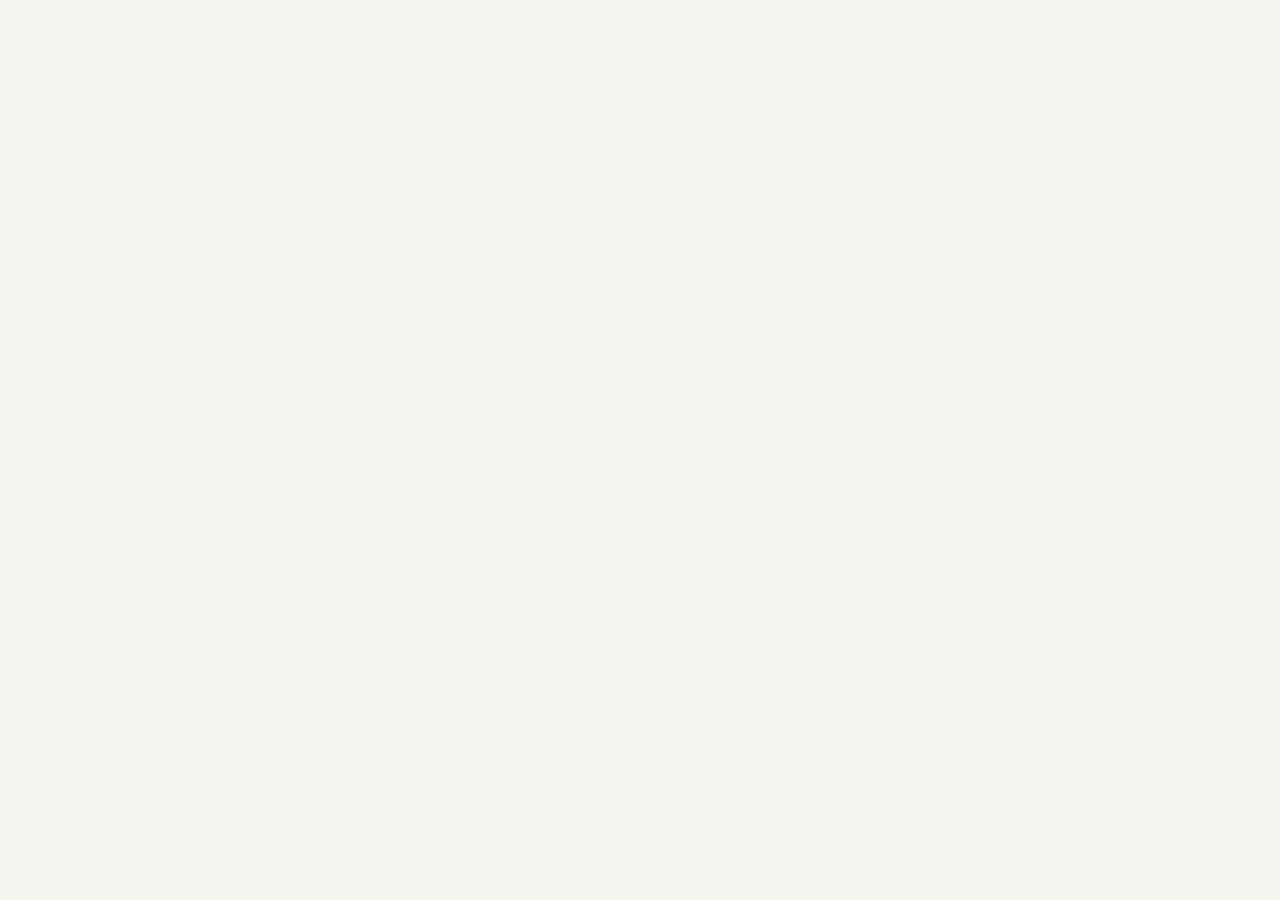
==== article-02.html @ 79134785 "Create article-02.html" ====
<!DOCTYPE html>
<html lang="en">
<head>
  <meta charset="UTF-8">
  <meta name="viewport" content="width=device-width, initial-scale=1.0">
  <title>The Stories We Tell Ourselves | The Veylora Journal</title>
  <link rel="stylesheet" href="style.css">
</head>
<body>

</body>
</html>
---- style.css ----
:root {
  --lavender: #524366;
  --lilac: #BBAAD0;
  --green: #A8C5B1;
  --sage: #DCE9DF;
  --cream: #F5F4EE;
  --peach: #EFCFC3;
  --ink: #302B32;
  --white: #FFFFFF;
}

* {
  margin: 0;
  padding: 0;
  box-sizing: border-box;
}

html {
  scroll-behavior: smooth;
}

body {
  background: var(--cream);
  color: var(--ink);
  font-family: "DM Sans", sans-serif;
  line-height: 1.7;
}

a {
  color: inherit;
  text-decoration: none;
}

button {
  font: inherit;
}

img {
  max-width: 100%;
  display: block;
}

h1, h2, h3 {
  line-height: 1.2;
  font-weight: 500;
}

h1, h2 {
  font-family: "Playfair Display", serif;
}

h1 {
  font-size: clamp(2.8rem, 6vw, 5.7rem);
  letter-spacing: -2px;
}

h1 em, h2 em {
  color: var(--lavender);
  font-weight: 500;
}

h2 {
  font-size: clamp(2.3rem, 4vw, 4rem);
  letter-spacing: -1px;
}

p {
  font-size: 1rem;
}

.section-padding {
  padding: 100px max(7%, calc((100% - 1200px) / 2));
}

.section-label {
  font-size: 0.72rem;
  letter-spacing: 2px;
  font-weight: 700;
  color: var(--lavender);
  margin-bottom: 35px;
}

.eyebrow {
  color: var(--lavender);
  font-size: 0.72rem;
  font-weight: 700;
  letter-spacing: 2px;
  margin-bottom: 20px;
}

/* NAVIGATION */

.site-header {
  position: sticky;
  top: 0;
  z-index: 100;
  background: rgba(245, 244, 238, 0.94);
  backdrop-filter: blur(12px);
  border-bottom: 1px solid rgba(82, 67, 102, 0.12);
}

.navbar {
  max-width: 1400px;
  margin: auto;
  padding: 14px 6%;
  display: flex;
  align-items: center;
  justify-content: space-between;
}

.brand img {
  width: 115px;
  height: 58px;
  object-fit: contain;
}

.nav-links {
  display: flex;
  align-items: center;
  gap: 12px;
}

.nav-links > a,
.dropdown-toggle {
  border: none;
  background: transparent;
  padding: 10px 17px;
  border-radius: 30px;
  font-size: 0.88rem;
  cursor: pointer;
  transition: 0.25s;
}

.nav-links > a:hover,
.dropdown-toggle:hover,
.nav-links > a.active {
  background: var(--sage);
  color: var(--lavender);
}

.dropdown {
  position: relative;
}

.dropdown-toggle span {
  margin-left: 5px;
}

.dropdown-menu {
  display: none;
  position: absolute;
  top: 100%;
  right: 0;
  min-width: 190px;
  padding: 12px;
  background: white;
  border: 1px solid #e6dfeb;
  border-radius: 16px;
  box-shadow: 0 12px 30px #302b3215;
}

.dropdown:hover .dropdown-menu,
.dropdown:focus-within .dropdown-menu {
  display: grid;
}

.dropdown-menu a {
  padding: 10px;
  border-radius: 9px;
  font-size: 0.85rem;
}

.dropdown-menu a:hover {
  background: var(--sage);
}

.menu-toggle {
  display: none;
  border: none;
  background: var(--sage);
  color: var(--lavender);
  padding: 9px 13px;
  border-radius: 10px;
  font-size: 1.3rem;
  cursor: pointer;
}

/* HERO */

.hero {
  min-height: 680px;
  display: grid;
  grid-template-columns: 1.1fr 0.9fr;
  align-items: center;
  gap: 50px;
  overflow: hidden;
}

.hero-copy {
  max-width: 650px;
}

.hero-description {
  max-width: 470px;
  margin-top: 25px;
  color: #69616b;
  font-size: 1.08rem;
}

.hero-tagline {
  color: var(--lavender);
  font-weight: 700;
  font-size: 0.88rem;
  margin-top: 20px;
  letter-spacing: 0.5px;
}

.text-link {
  display: inline-flex;
  align-items: center;
  gap: 12px;
  margin-top: 30px;
  padding-bottom: 5px;
  border-bottom: 1px solid var(--lavender);
  color: var(--lavender);
  font-weight: 700;
  font-size: 0.9rem;
}

.text-link span {
  transition: transform 0.25s;
}

.text-link:hover span {
  transform: translate(4px, -4px);
}

.hero-art {
  position: relative;
  min-height: 470px;
  background: var(--sage);
  border-radius: 48% 52% 43% 57% / 48% 42% 58% 52%;
  display: grid;
  place-items: center;
  transform: rotate(2deg);
}

.art-circle {
  width: 230px;
  height: 230px;
  border-radius: 50%;
  background: var(--lavender);
  color: white;
  display: grid;
  place-items: center;
  font-family: "Playfair Display", serif;
  font-size: 2.1rem;
  letter-spacing: 5px;
  transform: rotate(-2deg);
  box-shadow: 10px 15px 0 #52436620;
}

.art-note {
  position: absolute;
  padding: 17px 22px;
  background: var(--cream);
  box-shadow: 4px 7px 0 #52436615;
  font-family: "Playfair Display", serif;
  font-style: italic;
  color: var(--lavender);
  font-size: 1.1rem;
  line-height: 1.35;
}

.note-one {
  top: 45px;
  left: -20px;
  transform: rotate(-8deg);
}

.note-two {
  bottom: 55px;
  right: -20px;
  transform: rotate(6deg);
}

.art-flower {
  position: absolute;
  top: 40px;
  right: 65px;
  font-size: 3.5rem;
  color: var(--lavender);
}

.art-star {
  position: absolute;
  bottom: 55px;
  left: 45px;
  font-size: 3rem;
  color: #D28B72;
}

.art-caption {
  position: absolute;
  bottom: 8px;
  left: 50%;
  transform: translateX(-50%) rotate(-2deg);
  font-size: 0.75rem;
  letter-spacing: 1px;
  color: var(--lavender);
}

/* STORY */

.story-preview {
  background: #EEE9F1;
}

.story-layout {
  display: grid;
  grid-template-columns: 0.8fr 1.2fr;
  gap: 70px;
  align-items: start;
}

.letter {
  background: #FFFEF9;
  padding: 50px;
  max-width: 650px;
  box-shadow: 8px 10px 0 #52436612;
  position: relative;
  transform: rotate(0.5deg);
}

.letter::before,
.letter::after {
  content: "";
  position: absolute;
  width: 95px;
  height: 24px;
  background: #BBAAD088;
  top: -10px;
}

.letter::before {
  left: 35px;
  transform: rotate(-8deg);
}

.letter::after {
  right: 35px;
  transform: rotate(7deg);
}

.letter p {
  margin-bottom: 17px;
  color: #5e5760;
}

.letter .letter-greeting {
  font-family: "Playfair Display", serif;
  font-size: 1.5rem;
  color: var(--lavender);
}

.letter-signoff {
  margin-top: 28px;
  font-family: "Playfair Display", serif;
  font-style: italic;
}

/* BELIEFS */

.beliefs {
  background: var(--cream);
}

.section-heading {
  max-width: 680px;
  margin-bottom: 45px;
}

.section-heading > p:last-child {
  color: #706873;
  margin-top: 17px;
}

.listen-grid {
  display: grid;
  grid-template-columns: repeat(4, 1fr);
  gap: 17px;
}

.listen-card {
  text-align: left;
  border: none;
  border-radius: 22px;
  min-height: 270px;
  padding: 25px;
  display: flex;
  flex-direction: column;
  align-items: flex-start;
  cursor: pointer;
  transition: transform 0.3s, box-shadow 0.3s;
}

.listen-card:hover {
  transform: translateY(-7px) rotate(-1deg);
  box-shadow: 0 12px 25px #302b3212;
}

.lavender {
  background: #E8E0EF;
}

.green {
  background: #DFEAE0;
}

.peach {
  background: #F2E0D8;
}

.lilac {
  background: #E8E2F0;
}

.card-number {
  font-size: 0.75rem;
  color: var(--lavender);
}

.listen-word {
  font-family: "Playfair Display", serif;
  font-size: 1.55rem;
  color: var(--lavender);
  margin-top: 30px;
}

.listen-short {
  font-size: 0.88rem;
  margin-top: 12px;
}

.listen-extra {
  display: none;
  font-size: 0.85rem;
  margin-top: 15px;
  color: #625969;
}

.listen-card.expanded .listen-extra {
  display: block;
}

.card-hint {
  font-size: 0.72rem;
  color: var(--lavender);
  margin-top: auto;
  padding-top: 18px;
}

/* WORK */

.work-preview {
  background: #F0EDE5;
}

.activity-grid {
  display: grid;
  grid-template-columns: repeat(3, 1fr);
  gap: 20px;
  margin: 45px 0 10px;
}

.activity-card {
  padding: 30px;
  border-radius: 22px;
  min-height: 300px;
  transition: transform 0.3s;
}

.activity-card:hover {
  transform: translateY(-6px);
}

.activity-lavender {
  background: #E8E0EF;
}

.activity-green {
  background: #DFEAE0;
}

.activity-peach {
  background: #F2E0D8;
}

.activity-grade {
  font-size: 0.7rem;
  font-weight: 700;
  letter-spacing: 1px;
  color: var(--lavender);
}

.activity-symbol {
  font-size: 3rem;
  color: var(--lavender);
  margin: 25px 0 15px;
}

.activity-card h3 {
  font-family: "Playfair Display", serif;
  font-size: 1.6rem;
  margin-bottom: 12px;
}

.activity-card p {
  color: #665e67;
  font-size: 0.9rem;
}

.activity-topic {
  display: block;
  margin-top: 25px;
  color: var(--lavender);
  font-size: 0.75rem;
  font-weight: 700;
}

/* PEOPLE */

.people-preview {
  text-align: center;
}

.people-preview > p {
  color: #706873;
  margin-top: 20px;
}

.people-links {
  display: flex;
  justify-content: center;
  flex-wrap: wrap;
  gap: 15px;
  margin-top: 40px;
}

.people-links a {
  background: var(--sage);
  color: var(--lavender);
  padding: 15px 24px;
  border-radius: 30px;
  font-size: 0.88rem;
  font-weight: 700;
  transition: 0.25s;
}

.people-links a:hover {
  background: var(--lavender);
  color: white;
}

/* JOURNAL */

.journal-preview {
  background: #EEE9F1;
}

.journal-layout {
  display: grid;
  grid-template-columns: 1fr 0.7fr;
  align-items: center;
  gap: 50px;
}

.journal-layout > div:first-child > p:not(.eyebrow) {
  color: #706873;
  max-width: 480px;
  margin-top: 20px;
}

.journal-sticker {
  background: var(--peach);
  min-height: 270px;
  display: grid;
  place-content: center;
  text-align: center;
  border-radius: 48% 52% 42% 58%;
  transform: rotate(4deg);
  color: var(--lavender);
}

.journal-sticker span {
  font-size: 3rem;
}

.journal-sticker p {
  font-family: "Playfair Display", serif;
  font-size: 1.7rem;
  line-height: 1.3;
}

/* EXPLORE */

.explore-preview {
  text-align: center;
  background: var(--sage);
}

.explore-preview > p:not(.eyebrow) {
  margin: 20px 0;
  color: #5e6961;
}

.pill-link {
  display: inline-block;
  margin-top: 20px;
  padding: 14px 25px;
  border-radius: 40px;
  background: var(--lavender);
  color: white;
  font-size: 0.88rem;
  font-weight: 700;
  transition: 0.25s;
}

.pill-link:hover {
  background: #382b48;
  transform: translateY(-3px);
}

/* GET INVOLVED */

.involved-preview {
  text-align: center;
  background: var(--peach);
}

.involved-preview > p {
  margin-top: 20px;
  color: #6e5e5b;
}

/* FOOTER */

.site-footer {
  background: var(--lavender);
  color: white;
  padding: 65px 7% 25px;
}

.footer-brand img {
  width: 110px;
  height: 65px;
  object-fit: contain;
  filter: brightness(0) invert(1);
}

.footer-brand p {
  font-size: 0.8rem;
  opacity: 0.8;
}

.footer-links {
  display: flex;
  flex-wrap: wrap;
  gap: 25px;
  margin: 35px 0;
}

.footer-links a {
  font-size: 0.85rem;
  opacity: 0.85;
}

.footer-links a:hover {
  opacity: 1;
  text-decoration: underline;
}

.footer-bottom {
  border-top: 1px solid #ffffff35;
  padding-top: 20px;
  font-size: 0.75rem;
  opacity: 0.75;
}

/* MOBILE */

@media (max-width: 900px) {
  .section-padding {
    padding: 75px 7%;
  }

  .hero {
    grid-template-columns: 1fr;
    gap: 55px;
  }

  .hero-art {
    min-height: 400px;
    max-width: 600px;
    width: 100%;
    margin: auto;
  }

  .story-layout,
  .journal-layout {
    grid-template-columns: 1fr;
    gap: 40px;
  }

  .listen-grid {
    grid-template-columns: repeat(2, 1fr);
  }

  .activity-grid {
    grid-template-columns: 1fr;
  }
}

@media (max-width: 650px) {
  .navbar {
    padding: 12px 6%;
  }

  .brand img {
    width: 95px;
  }

  .menu-toggle {
    display: block;
  }

  .nav-links {
    display: none;
    position: absolute;
    top: 100%;
    left: 0;
    width: 100%;
    padding: 20px 6%;
    background: var(--cream);
    flex-direction: column;
    align-items: stretch;
    gap: 5px;
    box-shadow: 0 10px 20px #302b3210;
  }

  .nav-links.open {
    display: flex;
  }

  .nav-links > a,
  .dropdown-toggle {
    width: 100%;
    text-align: left;
  }

  .dropdown-menu {
    position: static;
    display: grid;
    box-shadow: none;
    border: none;
    background: #EEE9F1;
    margin-top: 5px;
  }

  .hero {
    min-height: auto;
    padding-top: 65px;
  }

  .hero-art {
    min-height: 330px;
  }

  .art-circle {
    width: 175px;
    height: 175px;
    font-size: 1.6rem;
  }

  .art-note {
    font-size: 0.9rem;
    padding: 12px 15px;
  }

  .note-one {
    left: -5px;
  }

  .note-two {
    right: -5px;
  }

  .art-flower {
    right: 30px;
    font-size: 2.5rem;
  }

  .listen-grid {
    grid-template-columns: 1fr;
  }

  .listen-card {
    min-height: 220px;
  }

  .letter {
    padding: 35px 25px;
  }

  .people-links {
    flex-direction: column;
  }

  .footer-links {
    gap: 15px;
  }
}

/* =====================================
   VEYLORA SCRAPBOOK VISUAL UPGRADE
===================================== */

/* SUBTLE PAPER TEXTURE */

body {
  background-image:
    radial-gradient(#5243660b 0.7px, transparent 0.7px);
  background-size: 9px 9px;
}

.story-preview,
.journal-preview {
  background-image:
    radial-gradient(#5243660c 0.8px, transparent 0.8px),
    linear-gradient(135deg, #EEE9F1, #F5F0F1);
  background-size: 11px 11px, 100% 100%;
}

.work-preview {
  background-image:
    radial-gradient(#5243660b 0.8px, transparent 0.8px);
  background-size: 10px 10px;
}

/* HERO — MAGAZINE COVER STYLE */

.hero {
  position: relative;
  isolation: isolate;
}

.hero-copy {
  position: relative;
}

.hero-copy::after {
  content: "VOL. 01  ✳";
  display: inline-block;
  margin-top: 35px;
  padding: 7px 13px;
  background: var(--peach);
  color: var(--lavender);
  font-size: 0.65rem;
  font-weight: 700;
  letter-spacing: 2px;
  transform: rotate(-3deg);
}

.hero-art {
  border-radius: 35px;
  background:
    radial-gradient(circle at 20% 20%, #ffffff70 0 3px, transparent 4px),
    linear-gradient(145deg, #DCE9DF, #A8C5B1);
  box-shadow: 12px 15px 0 #52436612;
  isolation: isolate;
}

.hero-art::before {
  content: "A SPACE TO BE CURIOUS";
  position: absolute;
  top: 22px;
  left: 50%;
  transform: translateX(-50%) rotate(-3deg);
  background: var(--cream);
  color: var(--lavender);
  padding: 8px 15px;
  font-size: 0.62rem;
  font-weight: 700;
  letter-spacing: 2px;
  white-space: nowrap;
  box-shadow: 3px 4px 0 #52436615;
}

.hero-art::after {
  content: "✳";
  position: absolute;
  bottom: 20px;
  right: 25px;
  font-size: 4rem;
  color: #ffffffb0;
  transform: rotate(15deg);
  z-index: -1;
}

.art-circle {
  outline: 8px solid #ffffff75;
  outline-offset: 7px;
  border: 5px solid var(--cream);
}

.note-one {
  z-index: 2;
}

.note-two {
  z-index: 2;
}

.art-flower,
.art-star {
  text-shadow: 2px 3px 0 #ffffff80;
}

/* EXTRA SCRAPBOOK DETAILS */

.story-preview,
.work-preview,
.beliefs,
.people-preview,
.journal-preview,
.explore-preview,
.involved-preview {
  position: relative;
  overflow: hidden;
}

.story-preview::after {
  content: "✳";
  position: absolute;
  right: 5%;
  top: 10%;
  color: #BBAAD080;
  font-size: 5rem;
  transform: rotate(15deg);
  pointer-events: none;
}

.beliefs::after {
  content: "little things matter";
  position: absolute;
  right: 7%;
  top: 45px;
  color: #A8C5B1;
  font-family: "Playfair Display", serif;
  font-style: italic;
  font-size: 1rem;
  transform: rotate(5deg);
}

.activity-card {
  position: relative;
  overflow: hidden;
  box-shadow: 5px 7px 0 #52436612;
}

.activity-card::after {
  content: "✳";
  position: absolute;
  right: 20px;
  bottom: 12px;
  font-size: 2.5rem;
  color: #52436630;
}

.activity-card:nth-child(2) {
  transform: rotate(1deg);
}

.activity-card:nth-child(1) {
  transform: rotate(-1deg);
}

.activity-card:nth-child(3) {
  transform: rotate(1.5deg);
}

.activity-card:hover {
  transform: translateY(-7px) rotate(0deg);
}

/* OUR PEOPLE — MORE PROMINENT */

.people-preview {
  background:
    radial-gradient(#BBAAD030 1px, transparent 1px),
    #F5F4EE;
  background-size: 13px 13px;
  padding-top: 120px;
  padding-bottom: 120px;
}

.people-preview::before {
  content: "THE PEOPLE • THE IDEAS • THE COMMUNITY";
  display: inline-block;
  background: var(--peach);
  color: var(--lavender);
  padding: 8px 15px;
  border-radius: 3px;
  font-size: 0.65rem;
  font-weight: 700;
  letter-spacing: 1.5px;
  transform: rotate(-2deg);
  margin-bottom: 25px;
}

.people-preview h2 {
  max-width: 750px;
  margin: auto;
}

.people-preview > p {
  max-width: 480px;
  margin: 20px auto 0;
}

.people-links {
  display: grid;
  grid-template-columns: repeat(3, 1fr);
  gap: 22px;
  max-width: 1000px;
  margin: 55px auto 0;
}

.people-links a {
  min-height: 170px;
  padding: 30px 22px;
  border-radius: 5px;
  display: flex;
  flex-direction: column;
  justify-content: space-between;
  text-align: left;
  font-family: "Playfair Display", serif;
  font-size: 1.35rem;
  box-shadow: 5px 7px 0 #52436615;
  transition: transform 0.3s, box-shadow 0.3s;
}

.people-links a::after {
  content: "DISCOVER MORE ↗";
  font-family: "DM Sans", sans-serif;
  font-size: 0.65rem;
  font-weight: 700;
  letter-spacing: 1.3px;
}

.people-links a:nth-child(1) {
  background: #E8E0EF;
  transform: rotate(-2deg);
}

.people-links a:nth-child(2) {
  background: #DFEAE0;
  transform: rotate(1.5deg);
}

.people-links a:nth-child(3) {
  background: #F2E0D8;
  transform: rotate(-1deg);
}

.people-links a:hover {
  transform: translateY(-9px) rotate(0deg);
  box-shadow: 8px 12px 0 #52436618;
  background: var(--lavender);
  color: white;
}

/* JOURNAL STICKER */

.journal-sticker {
  border: 7px solid #ffffff80;
  box-shadow: 8px 10px 0 #52436615;
  position: relative;
}

.journal-sticker::after {
  content: "READ • THINK • SHARE";
  position: absolute;
  bottom: -18px;
  right: -15px;
  background: var(--cream);
  padding: 7px 12px;
  font-size: 0.6rem;
  letter-spacing: 1px;
  font-weight: 700;
  transform: rotate(-5deg);
}

/* SECTION DECORATIONS */

.explore-preview::after {
  content: "✿";
  position: absolute;
  right: 7%;
  top: 12%;
  font-size: 5rem;
  color: #52436630;
  transform: rotate(-15deg);
  pointer-events: none;
}

.involved-preview::after {
  content: "LET'S CONNECT ✳";
  position: absolute;
  right: 5%;
  bottom: 20px;
  font-size: 0.65rem;
  letter-spacing: 2px;
  color: #52436685;
  transform: rotate(-5deg);
}

/* MOBILE ADJUSTMENTS */

@media (max-width: 900px) {
  .people-links {
    grid-template-columns: 1fr;
    max-width: 500px;
  }

  .people-links a {
    min-height: 130px;
  }
}

@media (max-width: 650px) {
  .hero-art {
    border-radius: 28px;
  }

  .hero-art::before {
    font-size: 0.52rem;
  }

  .beliefs::after {
    display: none;
  }

  .people-preview {
    padding-top: 85px;
    padding-bottom: 85px;
  }

  .people-links {
    gap: 18px;
  }
}

/* =====================================
   OUR PEOPLE PAGE
===================================== */

.people-hero {
  background: #EEE9F1;
  text-align: center;
  min-height: 480px;
  display: flex;
  flex-direction: column;
  align-items: center;
  justify-content: center;
  position: relative;
  overflow: hidden;
}

.people-hero h1 {
  margin-bottom: 20px;
}

.people-hero > p {
  max-width: 550px;
  color: #706873;
}

.people-hero-decoration {
  display: flex;
  align-items: center;
  gap: 25px;
  margin-top: 40px;
  color: var(--lavender);
  font-family: "Playfair Display", serif;
  font-style: italic;
}

.people-hero-decoration span:first-child,
.people-hero-decoration span:last-child {
  font-size: 2rem;
}

.team-section {
  background: var(--cream);
}

.team-heading {
  display: flex;
  justify-content: space-between;
  align-items: end;
  gap: 40px;
  margin-bottom: 45px;
}

.team-heading > p {
  max-width: 380px;
  color: #706873;
}

.profile-grid {
  display: grid;
  grid-template-columns: repeat(3, 1fr);
  gap: 25px;
}

.profile-card {
  padding: 15px;
  border-radius: 8px;
  box-shadow: 6px 8px 0 #52436612;
  transition: transform 0.3s;
}

.profile-card:nth-child(1) {
  transform: rotate(-1.5deg);
}

.profile-card:nth-child(2) {
  transform: rotate(1deg);
}

.profile-card:nth-child(3) {
  transform: rotate(-0.5deg);
}

.profile-card:hover {
  transform: translateY(-8px) rotate(0deg);
}

.profile-lavender {
  background: #E8E0EF;
}

.profile-green {
  background: #DFEAE0;
}

.profile-peach {
  background: #F2E0D8;
}

.profile-photo {
  width: 100%;
  height: 280px;
  display: flex;
  flex-direction: column;
  align-items: center;
  justify-content: center;
  gap: 10px;
}

.photo-placeholder {
  background:
    radial-gradient(#52436616 1px, transparent 1px),
    #F8F5F0;
  background-size: 12px 12px;
  color: var(--lavender);
}

.photo-placeholder span {
  font-size: 3.5rem;
}

.photo-placeholder small {
  font-size: 0.62rem;
  letter-spacing: 1.5px;
  font-weight: 700;
}

.profile-info {
  padding: 22px 12px 18px;
}

.profile-role {
  color: var(--lavender);
  font-size: 0.65rem;
  letter-spacing: 1.5px;
  font-weight: 700;
}

.profile-info h3 {
  font-family: "Playfair Display", serif;
  font-size: 1.65rem;
  margin: 10px 0;
}

.profile-info p {
  color: #706873;
  font-size: 0.87rem;
}

.profile-note {
  text-align: center;
  color: var(--lavender);
  font-family: "Playfair Display", serif;
  font-style: italic;
  margin-top: 50px;
}

.ambassador-section {
  background:
    radial-gradient(#52436610 1px, transparent 1px),
    #EEE9F1;
  background-size: 12px 12px;
}

.ambassador-grid {
  display: grid;
  grid-template-columns: repeat(4, 1fr);
  gap: 22px;
}

.ambassador-card {
  background: #FFFEF9;
  padding: 13px;
  text-align: center;
  box-shadow: 4px 6px 0 #52436612;
  transition: transform 0.3s;
}

.ambassador-card:nth-child(odd) {
  transform: rotate(-1deg);
}

.ambassador-card:nth-child(even) {
  transform: rotate(1.5deg);
}

.ambassador-card:hover {
  transform: translateY(-7px) rotate(0deg);
}

.ambassador-photo {
  height: 190px;
  display: grid;
  place-items: center;
  margin-bottom: 15px;
}

.ambassador-photo span {
  font-size: 2.8rem;
  color: var(--lavender);
}

.ambassador-card h3 {
  font-family: "Playfair Display", serif;
  font-size: 1.15rem;
  margin-bottom: 5px;
}

.ambassador-card p {
  color: #827985;
  font-size: 0.78rem;
  margin-bottom: 10px;
}

.faculty-section {
  background: var(--sage);
}

.faculty-note {
  background: #FFFEF9;
  max-width: 780px;
  margin: auto;
  padding: 55px;
  text-align: center;
  box-shadow: 8px 10px 0 #52436612;
  position: relative;
  transform: rotate(0.5deg);
}

.faculty-symbol {
  display: block;
  color: var(--lavender);
  font-size: 3rem;
  margin-bottom: 15px;
}

.faculty-note h2 {
  margin-bottom: 20px;
}

.faculty-note > p:not(.eyebrow) {
  color: #706873;
  max-width: 570px;
  margin: auto;
}

.faculty-placeholder {
  margin: 35px auto 20px;
  max-width: 250px;
  height: 170px;
  display: grid;
  place-items: center;
  padding: 20px;
  background:
    radial-gradient(#52436616 1px, transparent 1px),
    #EEE9F1;
  background-size: 12px 12px;
  color: var(--lavender);
  font-size: 0.78rem;
  border: 1px dashed #BBAAD0;
}

.faculty-name {
  font-family: "Playfair Display", serif;
  font-size: 1.4rem;
  color: var(--lavender) !important;
}

.faculty-caption {
  display: block;
  margin-top: 5px;
  color: #827985;
  font-size: 0.72rem;
  letter-spacing: 1px;
}

/* OUR PEOPLE — RESPONSIVE */

@media (max-width: 900px) {
  .profile-grid {
    grid-template-columns: repeat(2, 1fr);
  }

  .ambassador-grid {
    grid-template-columns: repeat(2, 1fr);
  }

  .team-heading {
    flex-direction: column;
    align-items: flex-start;
  }
}

@media (max-width: 600px) {
  .people-hero {
    min-height: 390px;
  }

  .profile-grid {
    grid-template-columns: 1fr;
    max-width: 430px;
    margin: auto;
    gap: 30px;
  }

  .ambassador-grid {
    grid-template-columns: repeat(2, 1fr);
    gap: 15px;
  }

  .profile-photo {
    height: 260px;
  }

  .ambassador-photo {
    height: 145px;
  }

  .faculty-note {
    padding: 35px 22px;
  }
}

/* =====================================
   VEYLORA - ILLUSTRATED CORE TEAM
===================================== */

.core-grid {
  display: grid;
  grid-template-columns: repeat(4, minmax(0, 1fr));
  gap: 28px;
  align-items: start;
}

.core-grid .profile-card {
  text-align: center;
  padding: 18px 12px;
  border-radius: 22px;
  border: 1px solid rgba(82, 67, 102, 0.12);
  box-shadow: 0 8px 22px rgba(82, 67, 102, 0.07);
  transition: transform 0.35s ease, box-shadow 0.35s ease;
  overflow: hidden;
}

.core-grid .profile-card:hover {
  transform: translateY(-9px) rotate(-1deg);
  box-shadow: 0 16px 30px rgba(82, 67, 102, 0.15);
}

.portrait-art {
  width: 190px;
  height: 190px;
  max-width: 100%;
  aspect-ratio: 1;
  border-radius: 50%;
  margin: 0 auto 20px;
  position: relative;
  overflow: hidden;
  border: 5px solid rgba(255,255,255,0.8);
  animation: portraitFloat 4s ease-in-out infinite;
}

.profile-card:nth-child(2) .portrait-art {
  animation-delay: .5s;
}

.profile-card:nth-child(3) .portrait-art {
  animation-delay: 1s;
}

.profile-card:nth-child(4) .portrait-art {
  animation-delay: 1.5s;
}

@keyframes portraitFloat {
  0%, 100% { transform: translateY(0); }
  50% { transform: translateY(-7px); }
}

/* Face */

.portrait-face {
  position: absolute;
  width: 76px;
  height: 91px;
  left: 50%;
  top: 43px;
  transform: translateX(-50%);
  border-radius: 43% 43% 47% 47%;
  background: #a96f50;
  z-index: 2;
}

/* Hair */

.portrait-hair {
  position: absolute;
  width: 100px;
  height: 115px;
  left: 50%;
  top: 25px;
  transform: translateX(-50%);
  border-radius: 48% 48% 35% 35%;
  background: #211b27;
  z-index: 1;
}

.portrait-body {
  position: absolute;
  width: 135px;
  height: 95px;
  left: 50%;
  bottom: -35px;
  transform: translateX(-50%);
  border-radius: 48% 48% 0 0;
  background: #524366;
  z-index: 3;
}

/* Eyes */

.portrait-eye {
  position: absolute;
  top: 37px;
  width: 7px;
  height: 9px;
  background: #28202a;
  border-radius: 50%;
}

.portrait-eye.left { left: 19px; }
.portrait-eye.right { right: 19px; }

/* Shalom - short hair */

.portrait-shalom {
  background: #BBAAD0;
}

.portrait-shalom .portrait-hair {
  height: 85px;
  width: 100px;
  border-radius: 48% 48% 25% 25%;
  background: #17151d;
}

.portrait-shalom .portrait-face {
  background: #995d48;
}

.portrait-shalom .portrait-body {
  background: #315b9b;
}

/* Pinakin - curly hair and glasses */

.portrait-pinakin {
  background: #A8C5B1;
}

.portrait-pinakin .portrait-hair {
  width: 112px;
  height: 93px;
  top: 25px;
  border-radius: 45% 45% 30% 30%;
  background: #211b1b;
  box-shadow:
    -9px 2px 0 -2px #211b1b,
    9px 0 0 -2px #211b1b,
    0 -9px 0 -2px #211b1b;
}

.portrait-pinakin .portrait-face {
  background: #75452f;
}

.portrait-pinakin .portrait-body {
  background: #456b56;
}

/* Glasses */

.portrait-glasses {
  position: absolute;
  top: 32px;
  left: 12px;
  width: 52px;
  height: 18px;
  border-left: 2px solid #29232c;
  border-right: 2px solid #29232c;
  border-radius: 5px;
  z-index: 4;
}

.portrait-glasses::before,
.portrait-glasses::after {
  content: "";
  position: absolute;
  top: 0;
  width: 19px;
  height: 15px;
  border: 2px solid #29232c;
  border-radius: 6px;
}

.portrait-glasses::before { left: -2px; }
.portrait-glasses::after { right: -2px; }

/* Aishani - straight hair and glasses */

.portrait-aishani {
  background: #EFCFC3;
}

.portrait-aishani .portrait-hair {
  width: 116px;
  height: 130px;
  top: 25px;
  border-radius: 48% 48% 25% 25%;
  background: #251b1c;
}

.portrait-aishani .portrait-face {
  background: #b8795e;
  width: 82px;
  border-radius: 44% 44% 48% 48%;
}

.portrait-aishani .portrait-body {
  background: #9b739f;
}

/* Dhanushree - long wavy hair */

.portrait-dhanushree {
  background: #DCE9DF;
}

.portrait-dhanushree .portrait-hair {
  width: 140px;
  height: 155px;
  top: 22px;
  border-radius: 48% 48% 35% 35%;
  background: #30251f;
  box-shadow:
    -12px 30px 0 -2px #30251f,
    12px 30px 0 -2px #30251f;
}

.portrait-dhanushree .portrait-face {
  background: #bd896e;
  width: 79px;
}

.portrait-dhanushree .portrait-body {
  background: #e8e5df;
}

/* Profile text */

.core-grid .profile-info {
  position: relative;
  z-index: 4;
}

.core-grid .profile-role {
  display: block;
  font-size: 10px;
  letter-spacing: 1.5px;
  color: #806c91;
  font-weight: 700;
  margin-bottom: 8px;
}

.core-grid .profile-info h3 {
  font-size: 17px;
  color: #524366;
  margin: 0;
}

/* Responsive */

@media (max-width: 850px) {
  .core-grid {
    grid-template-columns: repeat(2, minmax(0, 1fr));
  }
}

@media (max-width: 480px) {
  .core-grid {
    grid-template-columns: repeat(2, minmax(0, 1fr));
    gap: 12px;
  }

  .portrait-art {
    width: 135px;
    height: 135px;
  }

  .core-grid .profile-card {
    padding: 12px 7px;
  }

  .core-grid .profile-info h3 {
    font-size: 14px;
  }
}

/* VEYLORA AMBASSADORS */

.ambassadors-section {
  padding: 90px 7%;
  background: #F5F4EE;
}

.ambassadors-section .section-heading {
  margin-bottom: 45px;
}

.ambassadors-section .section-label {
  color: #806D9B;
  letter-spacing: 3px;
  font-size: 11px;
}

.ambassadors-section .section-heading h2 {
  color: #524366;
  font-size: clamp(32px, 5vw, 52px);
}

.ambassadors-section .section-heading p {
  color: #77716F;
  max-width: 480px;
  line-height: 1.7;
}

.ambassador-grid {
  display: grid;
  grid-template-columns: repeat(5, minmax(0, 1fr));
  gap: 30px 20px;
}

.ambassador-card {
  padding: 18px 12px;
  border-radius: 18px 18px 28px 18px;
  transition: transform 0.3s ease;
}

.ambassador-card:nth-child(even) {
  transform: translateY(22px) rotate(1deg);
}

.ambassador-card:nth-child(odd) {
  transform: rotate(-1deg);
}

.ambassador-card:hover {
  transform: translateY(-8px) rotate(0deg);
}

.ambassador-card .portrait-art {
  width: 135px;
  height: 135px;
  margin: 0 auto 12px;
}

.ambassador-card .profile-info {
  text-align: center;
}

.ambassador-card .profile-info h3 {
  color: #524366;
  font-size: 17px;
  margin: 8px 0;
}

/* Small variations for fictional placeholders */

.portrait-amb-1 { --portrait-hair: #352B35; --portrait-skin: #B97960; }
.portrait-amb-2 { --portrait-hair: #24252C; --portrait-skin: #A96D54; }
.portrait-amb-3 { --portrait-hair: #4B3026; --portrait-skin: #D29B7E; }
.portrait-amb-4 { --portrait-hair: #25202A; --portrait-skin: #9B624D; }
.portrait-amb-5 { --portrait-hair: #392D29; --portrait-skin: #C58D70; }
.portrait-amb-6 { --portrait-hair: #211F29; --portrait-skin: #D5A184; }
.portrait-amb-7 { --portrait-hair: #30251F; --portrait-skin: #B87B60; }
.portrait-amb-8 { --portrait-hair: #3A292E; --portrait-skin: #D4A087; }
.portrait-amb-9 { --portrait-hair: #252329; --portrait-skin: #AD745D; }
.portrait-amb-10 { --portrait-hair: #49352C; --portrait-skin: #C38A70; }

@media (max-width: 900px) {
  .ambassador-grid {
    grid-template-columns: repeat(3, 1fr);
  }
}

@media (max-width: 600px) {
  .ambassadors-section {
    padding: 60px 5%;
  }

  .ambassador-grid {
    grid-template-columns: repeat(2, 1fr);
    gap: 18px 12px;
  }

  .ambassador-card:nth-child(even),
  .ambassador-card:nth-child(odd) {
    transform: none;
  }

  .ambassador-card .portrait-art {
    width: 115px;
    height: 115px;
  }
}
/* VEYLORA FACULTY ADVISOR */

.faculty-section {
  padding: 100px 9%;
  background: #EAE3F0;
}

.faculty-label {
  color: #524366;
  font-size: 11px;
  letter-spacing: 3px;
  margin-bottom: 45px;
  font-weight: 700;
}

.faculty-feature {
  display: grid;
  grid-template-columns: 0.9fr 1.1fr;
  align-items: center;
  gap: 70px;
  max-width: 1050px;
  margin: auto;
}

.faculty-portrait {
  position: relative;
  display: flex;
  justify-content: center;
  align-items: center;
  min-height: 350px;
}

.faculty-halo {
  width: 270px;
  height: 270px;
  border-radius: 50%;
  background: #BBAAD0;
  border: 10px solid #F5F4EE;
  position: relative;
  overflow: hidden;
}

.faculty-hair {
  position: absolute;
  width: 150px;
  height: 185px;
  background: #382B31;
  border-radius: 75px 75px 35px 35px;
  left: 50%;
  top: 25px;
  transform: translateX(-50%);
}

.faculty-face {
  position: absolute;
  width: 105px;
  height: 135px;
  background: #C58D70;
  border-radius: 48% 48% 45% 45%;
  left: 50%;
  top: 65px;
  transform: translateX(-50%);
}

.faculty-eye {
  position: absolute;
  top: 57px;
  width: 7px;
  height: 7px;
  background: #34252A;
  border-radius: 50%;
}

.faculty-eye.left { left: 27px; }
.faculty-eye.right { right: 27px; }

.faculty-body {
  position: absolute;
  width: 190px;
  height: 100px;
  background: #7DA693;
  border-radius: 100px 100px 0 0;
  bottom: -25px;
  left: 50%;
  transform: translateX(-50%);
}

.faculty-sticker {
  position: absolute;
  bottom: 20px;
  right: 0;
  background: #F5F4EE;
  color: #524366;
  padding: 12px 18px;
  border-radius: 30px;
  font-size: 12px;
  transform: rotate(-5deg);
}

.faculty-copy {
  color: #524366;
}

.faculty-role {
  font-size: 11px;
  letter-spacing: 3px;
  font-weight: 700;
}

.faculty-copy h2 {
  font-family: Georgia, serif;
  font-size: clamp(35px, 5vw, 55px);
  line-height: 1.15;
  margin: 20px 0;
}

.faculty-copy h2 em {
  color: #806D9B;
  font-weight: 400;
}

.faculty-copy h3 {
  font-family: Georgia, serif;
  font-size: 25px;
  margin: 25px 0 12px;
}

.faculty-copy p {
  color: #706879;
  line-height: 1.9;
  max-width: 430px;
}

.faculty-signoff {
  display: inline-block;
  margin-top: 20px;
  font-size: 12px;
  letter-spacing: 1px;
  color: #806D9B;
}

@media (max-width: 700px) {
  .faculty-section {
    padding: 65px 7%;
  }

  .faculty-feature {
    grid-template-columns: 1fr;
    gap: 30px;
  }

  .faculty-portrait {
    min-height: 290px;
  }

  .faculty-halo {
    width: 230px;
    height: 230px;
  }
}

/* =================================
   THE VEYLORA JOURNAL
================================= */

.journal-hero {
  position: relative;
  padding: 100px 9% 85px;
  background: #EAE3F0;
  color: #302B32;
  overflow: hidden;
}

.journal-kicker,
.journal-hero .journal-kicker {
  color: #806D9B;
  font-size: 11px;
  letter-spacing: 3px;
  font-weight: 700;
}

.journal-hero h1 {
  font-family: Georgia, serif;
  font-size: clamp(48px, 8vw, 100px);
  line-height: 1.05;
  margin: 30px 0 15px;
}

.journal-hero h1 em {
  color: #524366;
  font-weight: 400;
}

.journal-hero p {
  color: #716879;
  font-size: 17px;
}

.journal-decoration {
  display: inline-block;
  margin-top: 35px;
  padding: 12px 20px;
  background: #F5F4EE;
  color: #524366;
  border-radius: 30px;
  font-size: 12px;
  transform: rotate(-2deg);
}

/* INTRODUCTION */

.journal-intro {
  padding: 90px 12%;
  text-align: center;
  background: #F5F4EE;
}

.journal-intro > span,
.journal-thought > span {
  color: #806D9B;
  font-size: 11px;
  letter-spacing: 3px;
  font-weight: 700;
}

.journal-intro h2 {
  font-family: Georgia, serif;
  font-size: clamp(35px, 5vw, 60px);
  line-height: 1.2;
  color: #302B32;
  margin: 25px 0;
}

.journal-intro h2 em {
  color: #806D9B;
}

.journal-intro p {
  max-width: 650px;
  margin: auto;
  color: #77716F;
  line-height: 1.9;
}

/* FEATURED STORY */

.journal-featured {
  position: relative;
  margin: 50px 9%;
  padding: 65px;
  background: #DCE9DF;
  border-radius: 8px 35px 8px 35px;
  overflow: hidden;
}

.featured-note {
  color: #527363;
  font-size: 11px;
  letter-spacing: 3px;
  font-weight: 700;
  margin-bottom: 35px;
}

.featured-content {
  max-width: 650px;
}

.featured-content > span {
  color: #527363;
  font-size: 11px;
  letter-spacing: 2px;
}

.featured-content h2 {
  font-family: Georgia, serif;
  font-size: clamp(30px, 4vw, 48px);
  line-height: 1.2;
  color: #302B32;
  margin: 20px 0;
}

.featured-content p {
  color: #626F65;
  line-height: 1.8;
}

.featured-content a {
  display: inline-block;
  margin-top: 25px;
  color: #524366;
  text-decoration: none;
  font-size: 12px;
  letter-spacing: 2px;
  font-weight: 700;
}

.featured-sticker {
  position: absolute;
  right: 55px;
  bottom: 40px;
  background: #F5F4EE;
  color: #806D9B;
  padding: 20px;
  border-radius: 50%;
  text-align: center;
  font-family: Georgia, serif;
  font-style: italic;
  transform: rotate(8deg);
}

/* CATEGORIES */

.journal-categories {
  padding: 80px 9%;
  background: #F5F4EE;
}

.journal-categories h2,
.journal-section-heading h2 {
  font-family: Georgia, serif;
  font-size: clamp(35px, 5vw, 55px);
  color: #302B32;
  margin: 18px 0 40px;
}

.journal-categories h2 em,
.journal-section-heading h2 em {
  color: #806D9B;
}

.category-grid {
  display: grid;
  grid-template-columns: repeat(3, 1fr);
  gap: 22px;
}

.category-card {
  padding: 35px 28px;
  min-height: 220px;
  border-radius: 12px 28px 12px 28px;
  transition: transform 0.3s ease;
}

.category-card:hover {
  transform: translateY(-7px) rotate(-1deg);
}

.category-card span {
  font-size: 10px;
  letter-spacing: 2px;
}

.category-card h3 {
  font-family: Georgia, serif;
  font-size: 30px;
  line-height: 1.2;
  margin: 30px 0 15px;
}

.category-card p {
  font-size: 13px;
  line-height: 1.7;
}

.category-lavender {
  background: #EAE3F0;
  color: #524366;
}

.category-green {
  background: #DCE9DF;
  color: #456B58;
}

.category-peach {
  background: #F1DED5;
  color: #805D55;
}

/* ARTICLE COLLECTION */

.journal-articles {
  padding: 90px 9%;
  background: #F0ECE6;
}

.journal-section-heading {
  margin-bottom: 40px;
}

.journal-section-heading p {
  color: #77716F;
}

.article-grid {
  display: grid;
  grid-template-columns: repeat(3, 1fr);
  gap: 22px;
}

.article-card {
  background: #F5F4EE;
  padding: 30px;
  min-height: 240px;
  border-radius: 5px 22px 5px 22px;
  border: 1px solid #E4DDD8;
  display: flex;
  flex-direction: column;
  transition: transform 0.3s ease, box-shadow 0.3s ease;
}

.article-card:nth-child(even) {
  background: #EAE3F0;
}

.article-card:nth-child(3n) {
  background: #DCE9DF;
}

.article-card:hover {
  transform: translateY(-6px);
  box-shadow: 0 12px 25px rgba(60, 45, 65, 0.08);
}

.article-card > span {
  color: #806D9B;
  font-size: 10px;
  letter-spacing: 1.5px;
  font-weight: 700;
}

.article-card h3 {
  font-family: Georgia, serif;
  font-size: 24px;
  line-height: 1.3;
  color: #302B32;
  margin: 25px 0 12px;
}

.article-card p {
  color: #77716F;
  font-size: 13px;
  line-height: 1.7;
}

.article-card small {
  margin-top: auto;
  padding-top: 25px;
  color: #806D9B;
  font-size: 10px;
  letter-spacing: 2px;
}

/* THOUGHT TO TAKE WITH YOU */

.journal-thought {
  padding: 90px 12%;
  text-align: center;
  background: #524366;
  color: #F5F4EE;
}

.journal-thought > span {
  color: #D8CBE8;
}

.journal-thought h2 {
  max-width: 800px;
  margin: 30px auto;
  font-family: Georgia, serif;
  font-size: clamp(28px, 4vw, 45px);
  line-height: 1.4;
  font-weight: 400;
}

.journal-thought p {
  color: #D8CBE8;
  font-size: 13px;
}

/* FOOTER */

.journal-footer {
  padding: 55px 9%;
  text-align: center;
  background: #EAE3F0;
  color: #524366;
}

.journal-footer h2 {
  font-family: Georgia, serif;
  font-size: 32px;
}

.journal-footer p {
  color: #77716F;
  margin: 12px 0 25px;
}

.journal-footer a {
  color: #524366;
  text-decoration: none;
  font-size: 11px;
  letter-spacing: 2px;
}

/* RESPONSIVE */

@media (max-width: 800px) {
  .category-grid,
  .article-grid {
    grid-template-columns: repeat(2, 1fr);
  }

  .journal-featured {
    padding: 40px;
  }

  .featured-sticker {
    display: none;
  }
}

@media (max-width: 550px) {
  .journal-hero {
    padding: 70px 7%;
  }

  .journal-intro,
  .journal-categories,
  .journal-articles {
    padding: 60px 7%;
  }

  .category-grid,
  .article-grid {
    grid-template-columns: 1fr;
  }

  .journal-featured {
    margin: 25px 5%;
    padding: 30px;
  }

  .journal-thought {
    padding: 65px 8%;
  }
}

/* VEYLORA JOURNAL — INDIVIDUAL ARTICLE PAGES */

.article-header {
  background: #f5f4ee;
  padding: 75px 10%;
  text-align: center;
  position: relative;
  border-bottom: 1px solid #dedbd2;
}

.article-header > a {
  display: inline-block;
  color: #524366;
  text-decoration: none;
  margin-bottom: 45px;
  font-size: 14px;
}

.article-header > p:first-of-type {
  color: #7da693;
  font-size: 12px;
  letter-spacing: 2px;
  font-weight: bold;
}

.article-header h1 {
  color: #123c2f;
  font-family: Georgia, serif;
  font-size: clamp(36px, 5vw, 58px);
  max-width: 850px;
  margin: 25px auto;
  line-height: 1.15;
}

.article-subtitle {
  max-width: 650px;
  margin: auto;
  color: #6b6864;
  font-size: 17px;
  line-height: 1.8;
}

.article-content {
  max-width: 760px;
  margin: 65px auto;
  padding: 0 25px;
  color: #393936;
  font-size: 17px;
  line-height: 1.95;
}

.article-content h2 {
  color: #524366;
  font-family: Georgia, serif;
  font-size: 29px;
  margin-top: 55px;
  margin-bottom: 15px;
}

.article-content h3 {
  color: #2c7359;
  font-size: 20px;
  margin-top: 30px;
}

.article-opening {
  color: #524366;
  font-family: Georgia, serif;
  font-size: 22px;
  line-height: 1.7;
}

.article-content li {
  margin-bottom: 12px;
  padding-left: 8px;
}

.article-reflection {
  background: #d8eae1;
  padding: 30px;
  border-radius: 18px;
  margin: 55px 0;
  border-left: 5px solid #7da693;
}

.article-reflection h3 {
  color: #123c2f;
  margin-top: 0;
  font-family: Georgia, serif;
  font-size: 24px;
}

.article-reflection p {
  margin-bottom: 0;
}

.article-signoff {
  text-align: center;
  color: #524366;
  font-family: Georgia, serif;
  font-style: italic;
  margin-top: 60px;
  padding-bottom: 30px;
}

@media (max-width: 600px) {
  .article-header {
    padding: 50px 7%;
  }

  .article-content {
    margin: 40px auto;
    font-size: 16px;
  }

  .article-content h2 {
    font-size: 25px;
  }
}
/* CLICKABLE JOURNAL ARTICLE CARDS */

a.article-card {
  display: block;
  color: inherit;
  text-decoration: none;
  cursor: pointer;
}

a.article-card:hover {
  transform: translateY(-5px);
  transition: transform 0.2s ease;
}

a.article-card h3 {
  color: #123c2f;
}
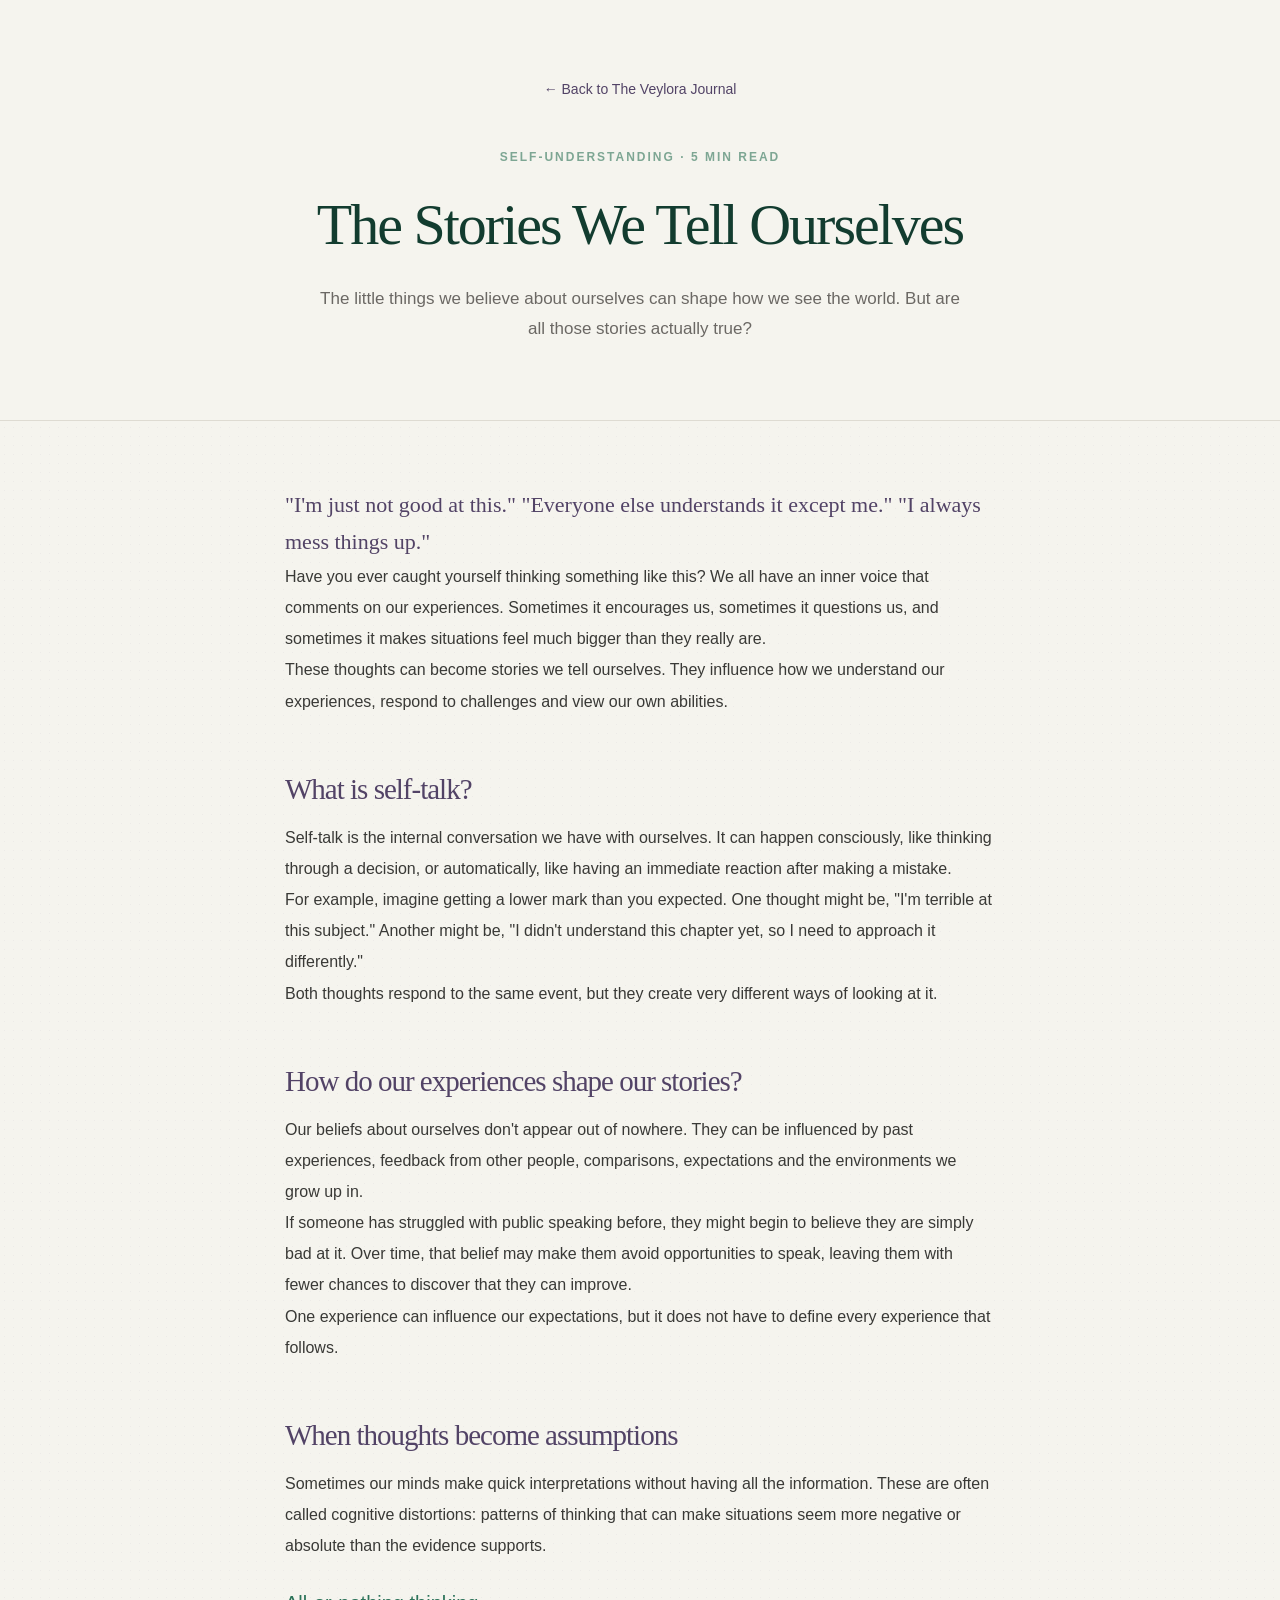
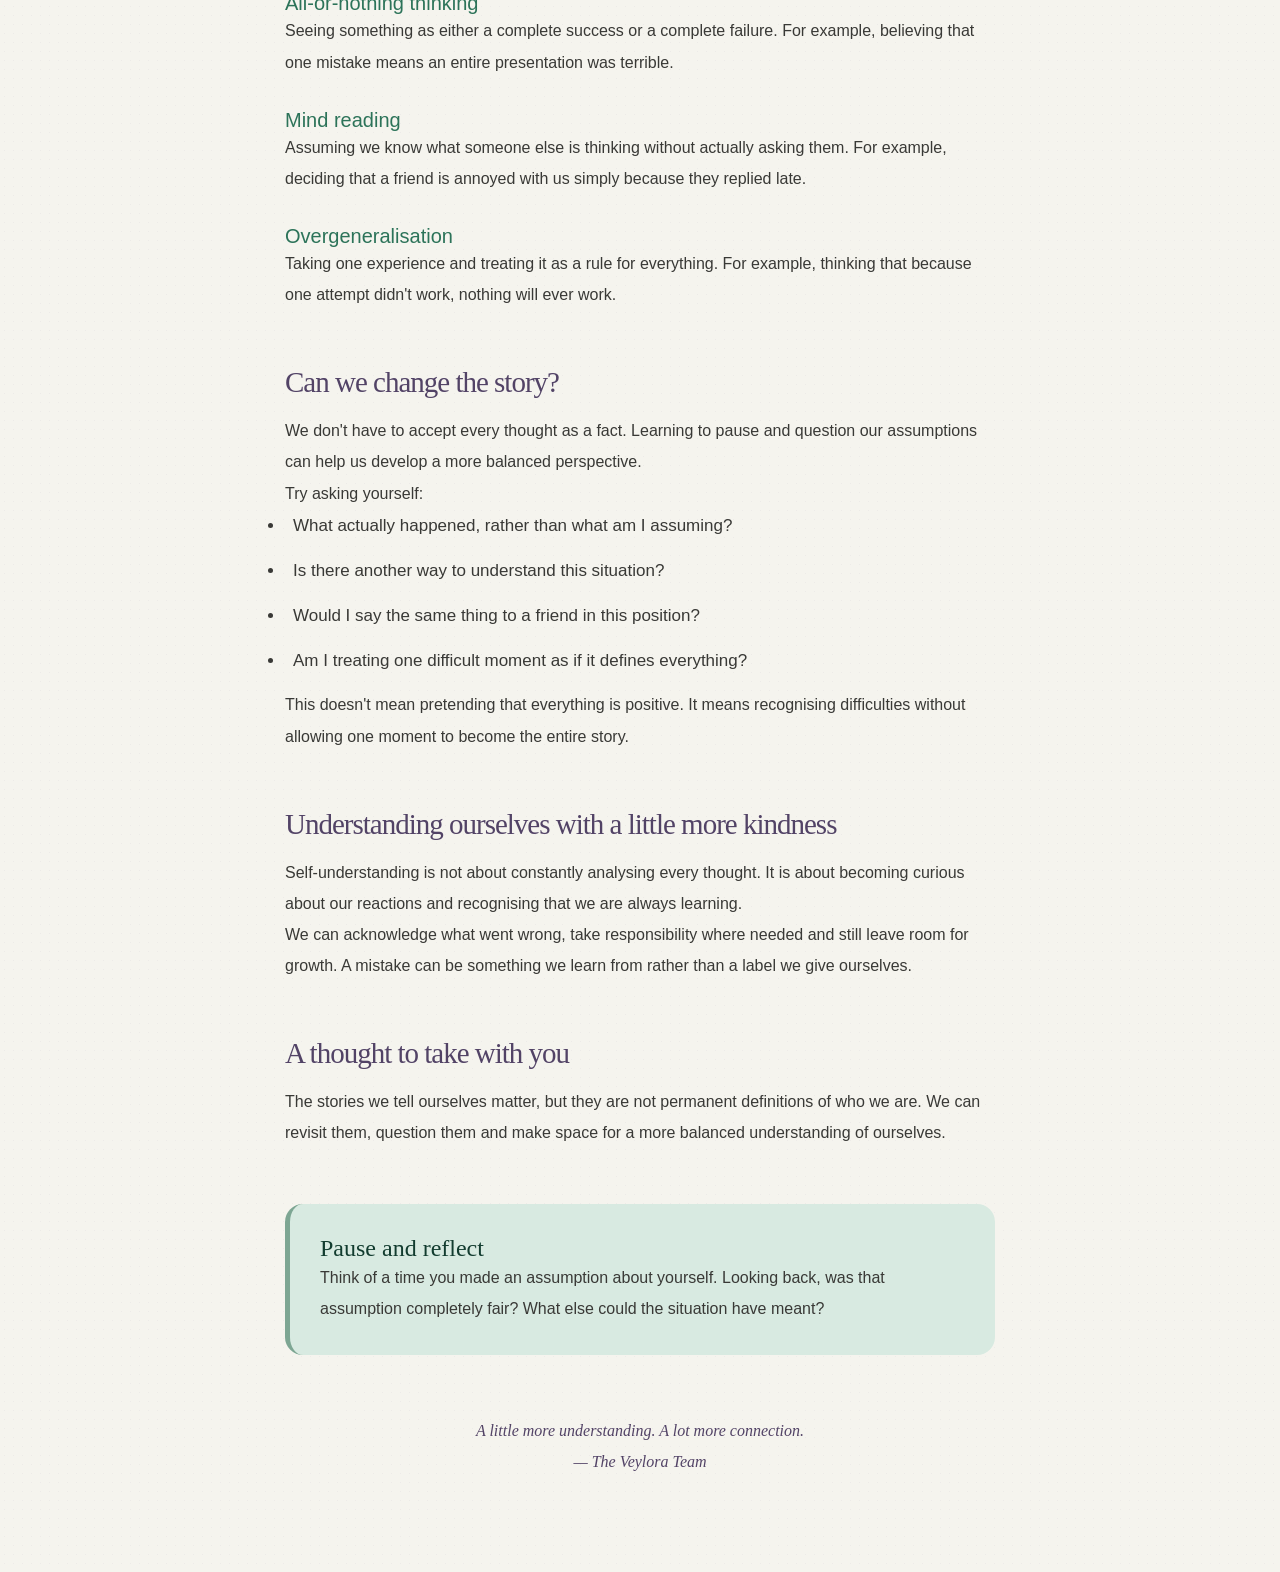
==== commit 908be284: "Update article-02.html" ====
--- a/article-02.html
+++ b/article-02.html
@@ -8,5 +8,165 @@
 </head>
 <body>
 
+<body>
+
+  <header class="article-header">
+    <a href="journal.html">← Back to The Veylora Journal</a>
+    <p>SELF-UNDERSTANDING · 5 MIN READ</p>
+    <h1>The Stories We Tell Ourselves</h1>
+    <p class="article-subtitle">
+      The little things we believe about ourselves can shape how we see the world.
+      But are all those stories actually true?
+    </p>
+  </header>
+
+  <main class="article-content">
+
+    <p class="article-opening">
+      "I'm just not good at this." "Everyone else understands it except me."
+      "I always mess things up."
+    </p>
+
+    <p>
+      Have you ever caught yourself thinking something like this? We all have
+      an inner voice that comments on our experiences. Sometimes it encourages
+      us, sometimes it questions us, and sometimes it makes situations feel
+      much bigger than they really are.
+    </p>
+
+    <p>
+      These thoughts can become stories we tell ourselves. They influence how
+      we understand our experiences, respond to challenges and view our own
+      abilities.
+    </p>
+
+    <h2>What is self-talk?</h2>
+
+    <p>
+      Self-talk is the internal conversation we have with ourselves. It can
+      happen consciously, like thinking through a decision, or automatically,
+      like having an immediate reaction after making a mistake.
+    </p>
+
+    <p>
+      For example, imagine getting a lower mark than you expected. One thought
+      might be, "I'm terrible at this subject." Another might be, "I didn't
+      understand this chapter yet, so I need to approach it differently."
+    </p>
+
+    <p>
+      Both thoughts respond to the same event, but they create very different
+      ways of looking at it.
+    </p>
+
+    <h2>How do our experiences shape our stories?</h2>
+
+    <p>
+      Our beliefs about ourselves don't appear out of nowhere. They can be
+      influenced by past experiences, feedback from other people, comparisons,
+      expectations and the environments we grow up in.
+    </p>
+
+    <p>
+      If someone has struggled with public speaking before, they might begin
+      to believe they are simply bad at it. Over time, that belief may make
+      them avoid opportunities to speak, leaving them with fewer chances to
+      discover that they can improve.
+    </p>
+
+    <p>
+      One experience can influence our expectations, but it does not have to
+      define every experience that follows.
+    </p>
+
+    <h2>When thoughts become assumptions</h2>
+
+    <p>
+      Sometimes our minds make quick interpretations without having all the
+      information. These are often called cognitive distortions: patterns of
+      thinking that can make situations seem more negative or absolute than
+      the evidence supports.
+    </p>
+
+    <h3>All-or-nothing thinking</h3>
+    <p>
+      Seeing something as either a complete success or a complete failure.
+      For example, believing that one mistake means an entire presentation
+      was terrible.
+    </p>
+
+    <h3>Mind reading</h3>
+    <p>
+      Assuming we know what someone else is thinking without actually asking
+      them. For example, deciding that a friend is annoyed with us simply
+      because they replied late.
+    </p>
+
+    <h3>Overgeneralisation</h3>
+    <p>
+      Taking one experience and treating it as a rule for everything.
+      For example, thinking that because one attempt didn't work, nothing
+      will ever work.
+    </p>
+
+    <h2>Can we change the story?</h2>
+
+    <p>
+      We don't have to accept every thought as a fact. Learning to pause and
+      question our assumptions can help us develop a more balanced perspective.
+    </p>
+
+    <p>Try asking yourself:</p>
+
+    <ul>
+      <li>What actually happened, rather than what am I assuming?</li>
+      <li>Is there another way to understand this situation?</li>
+      <li>Would I say the same thing to a friend in this position?</li>
+      <li>Am I treating one difficult moment as if it defines everything?</li>
+    </ul>
+
+    <p>
+      This doesn't mean pretending that everything is positive. It means
+      recognising difficulties without allowing one moment to become the
+      entire story.
+    </p>
+
+    <h2>Understanding ourselves with a little more kindness</h2>
+
+    <p>
+      Self-understanding is not about constantly analysing every thought.
+      It is about becoming curious about our reactions and recognising that
+      we are always learning.
+    </p>
+
+    <p>
+      We can acknowledge what went wrong, take responsibility where needed
+      and still leave room for growth. A mistake can be something we learn
+      from rather than a label we give ourselves.
+    </p>
+
+    <h2>A thought to take with you</h2>
+
+    <p>
+      The stories we tell ourselves matter, but they are not permanent
+      definitions of who we are. We can revisit them, question them and
+      make space for a more balanced understanding of ourselves.
+    </p>
+
+    <div class="article-reflection">
+      <h3>Pause and reflect</h3>
+      <p>
+        Think of a time you made an assumption about yourself. Looking back,
+        was that assumption completely fair? What else could the situation
+        have meant?
+      </p>
+    </div>
+
+    <p class="article-signoff">
+      A little more understanding. A lot more connection.
+      <br>— The Veylora Team
+    </p>
+
+  </main>
+
 </body>
-</html>
